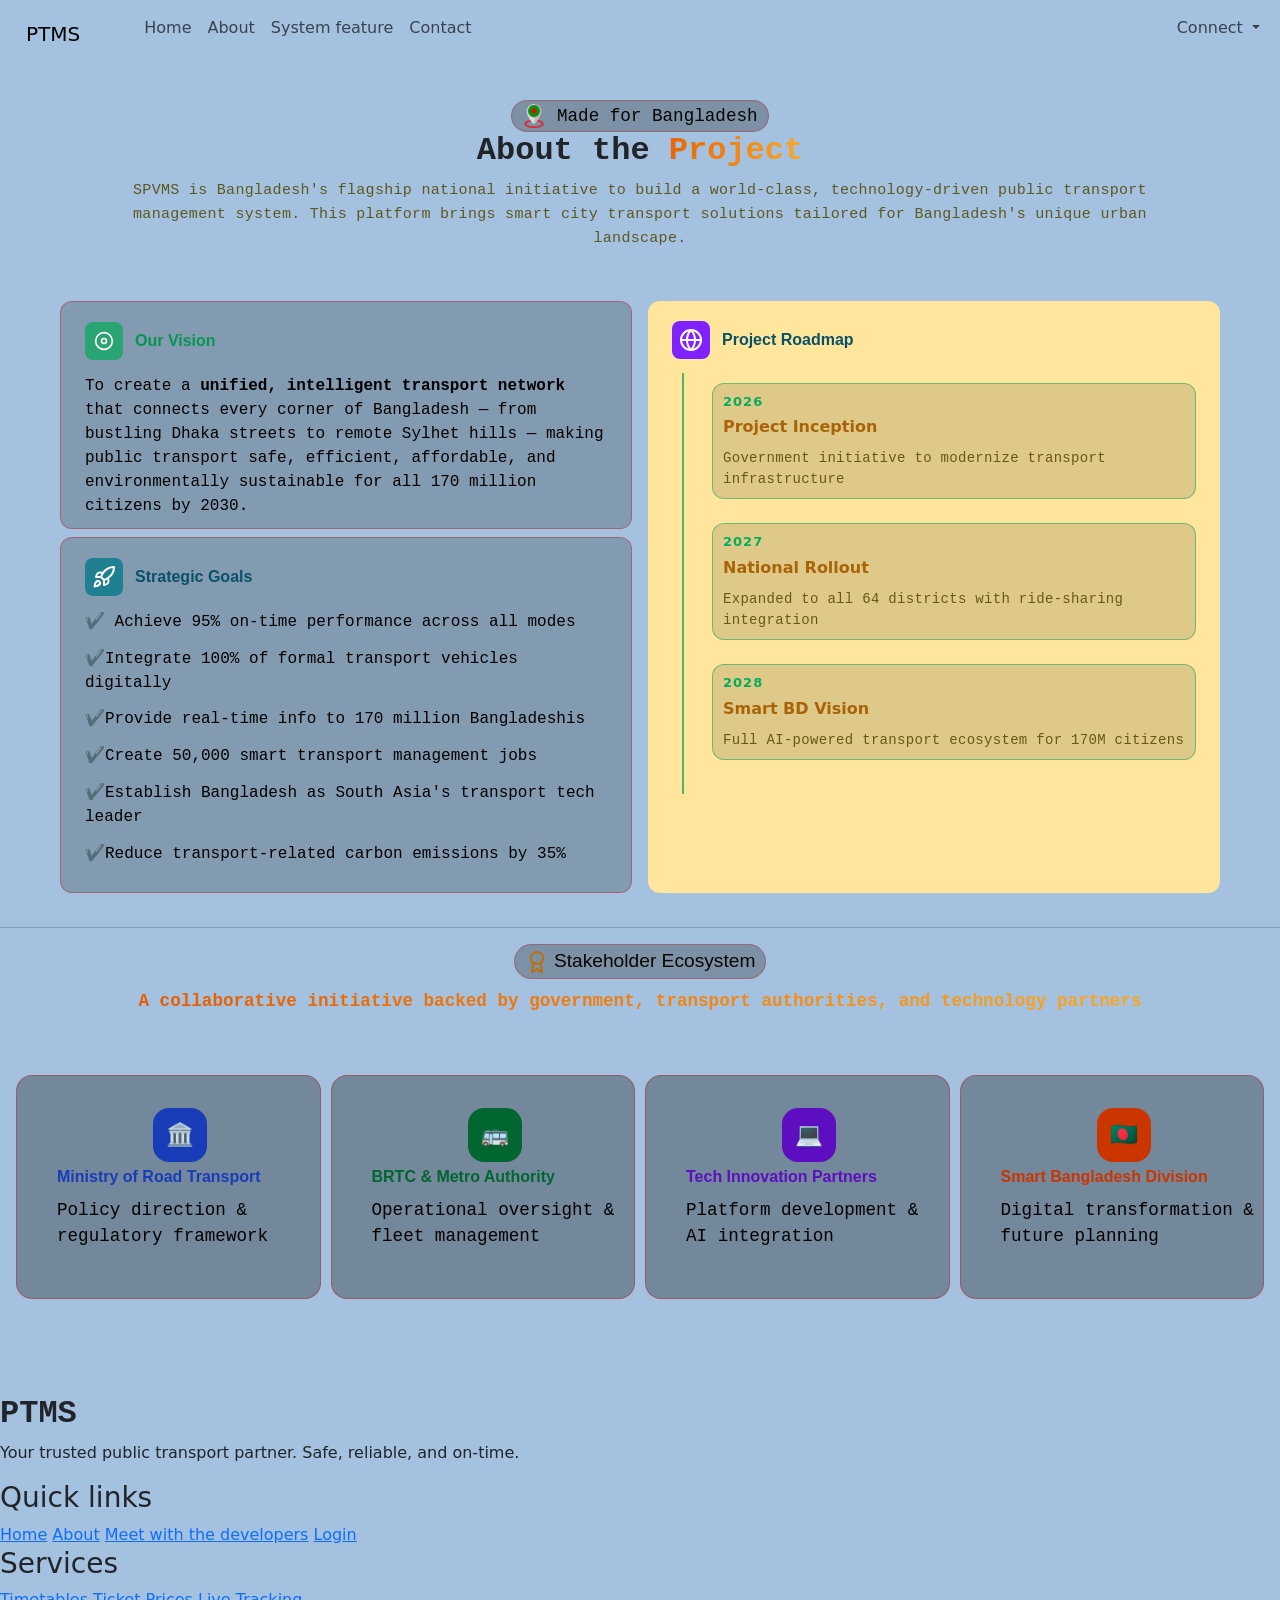
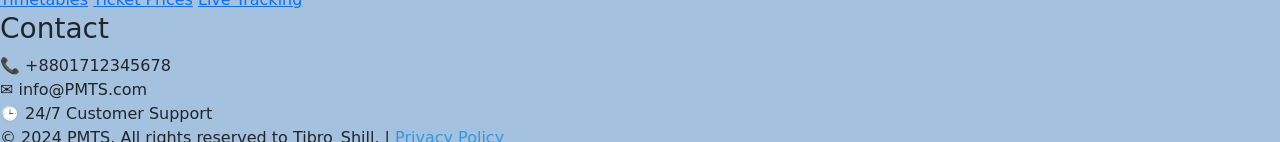
==== html/about.html @ b8f7c435 "Add files via upload" ====
<!DOCTYPE html>
<html lang="en">

<head>
    <meta charset="UTF-8">
    <meta name="viewport" content="width=device-width, initial-scale=1.0">
    <title>about</title>
    <link href="https://cdn.jsdelivr.net/npm/bootstrap@5.3.8/dist/css/bootstrap.min.css" rel="stylesheet"
        integrity="sha384-sRIl4kxILFvY47J16cr9ZwB07vP4J8+LH7qKQnuqkuIAvNWLzeN8tE5YBujZqJLB" crossorigin="anonymous">
    <link rel="stylesheet" href="../css/about.css">
    <link rel="stylesheet" href="../css/navbar_design.css">
    <link rel="stylesheet" href="../css/design_footer.css">
</head>

<body>

    <!--Made by - Tibro shill-->

    <nav class="navbar navbar-expand-lg fixed-top">
        <div class="container-fluid">

            <a class="navbar-brand" style="padding-left: 14px;" href="#">PTMS</a>

            <button class="navbar-toggler" type="button" data-bs-toggle="collapse" data-bs-target="#navbarNav">
                <span class="navbar-toggler-icon"></span>
            </button>

            <div class="collapse navbar-collapse" id="navbarNav">

                <ul class="navbar-nav" style="margin-left: 40px;">
                    <li class="nav-item">
                        <a class="nav-link" href="../index.html">Home</a>
                    </li>

                    <li class="nav-item">
                        <a class="nav-link" href="./about.html">About</a>
                    </li>

                    <li class="nav-item">
                        <a class="nav-link" href="./system_feature.html">System feature</a>
                    </li>

                    <li class="nav-item">
                        <a class="nav-link" href="./about_us.html">Contact</a>
                    </li>

                </ul>

                <ul class="navbar-nav ms-auto">
                    <li class="nav-item dropdown">
                        <a class="dropdown-toggle nav-link" href="#" role="button" data-bs-toggle="dropdown">
                            Connect
                        </a>

                        <ul class="dropdown-menu">
                            <li>
                                <a class="dropdown-item" href="./login.html">Login</a>
                            </li>
                            <li>
                                <a class="dropdown-item" href="police_registration_ui.html">Register</a>
                            </li>
                        </ul>
                    </li>
                </ul>

            </div>
        </div>
    </nav>
    <div class="container" style="padding-bottom: 50px; margin-top: 100px;">
        <div id="header-box">
            <span> <img src="../images/bangladesh.png" alt="bd" width="24" height="24"> Made for Bangladesh </span>
        </div>
        <h2 style="text-align: center;">About the<span class="project"> Project</span> </h2>
        <p class="about-intro">SPVMS is Bangladesh's flagship national initiative to build a world-class,
            technology-driven public transport management system. This platform brings smart city transport solutions
            tailored for Bangladesh's unique urban landscape.
        </p>
    </div>

    <div class="vision">
        <div class="vision-left">
            <div class="vision-card" style="border: 1px solid #d10f0f60;">
                <div class="card-header">
                    <div class="icon-box">
                        <svg xmlns="http://www.w3.org/2000/svg" width="20" height="20" viewBox="0 0 24 24" fill="none"
                            stroke="#fffafa" stroke-width="2" stroke-linecap="round" stroke-linejoin="round">
                            <circle cx="12" cy="12" r="10" />
                            <circle cx="12" cy="12" r="3" />
                        </svg>
                    </div>
                    <span class="card-title2">Our Vision</span>
                </div>
                <p class="card-text">
                    To create a <strong>unified, intelligent transport network</strong> that connects every
                    corner of Bangladesh — from bustling Dhaka streets to remote Sylhet hills —
                    making public transport safe, efficient, affordable, and environmentally
                    sustainable for all 170 million citizens by 2030.
                </p>
            </div>



            <div class="vision-card" style="border: 1px solid #d10f0f60;">
                <div class="card-header">
                    <div class="icon-box2">
                        <svg xmlns="http://www.w3.org/2000/svg" width="24" height="24" viewBox="0 0 24 24" fill="none"
                            stroke="#fffafa" stroke-width="2" stroke-linecap="round" stroke-linejoin="round"
                            class="lucide lucide-rocket w-5 h-5 text-white">
                            <path
                                d="M4.5 16.5c-1.5 1.26-2 5-2 5s3.74-.5 5-2c.71-.84.7-2.13-.09-2.91a2.18 2.18 0 0 0-2.91-.09z">
                            </path>
                            <path
                                d="m12 15-3-3a22 22 0 0 1 2-3.95A12.88 12.88 0 0 1 22 2c0 2.72-.78 7.5-6 11a22.35 22.35 0 0 1-4 2z">
                            </path>
                            <path d="M9 12H4s.55-3.03 2-4c1.62-1.08 5 0 5 0"></path>
                            <path d="M12 15v5s3.03-.55 4-2c1.08-1.62 0-5 0-5"></path>
                        </svg>
                    </div>
                    <span class="card-title">Strategic Goals</span>
                </div>
                <div class="card-text">
                    <ul class="custom-list" style="font-size: 1rem;">
                        <li> Achieve 95% on-time performance across all modes</li>
                        <li>Integrate 100% of formal transport vehicles digitally</li>
                        <li>Provide real-time info to 170 million Bangladeshis</li>
                        <li>Create 50,000 smart transport management jobs</li>
                        <li>Establish Bangladesh as South Asia's transport tech leader</li>
                        <li>Reduce transport-related carbon emissions by 35%</li>
                    </ul>
                </div>
            </div>
        </div>



        <div class="vision-card" style="border: none; background-color:#ffe69c;">
            <div class="card-header">
                <div class="icon-box3">
                    <svg xmlns="http://www.w3.org/2000/svg" width="24" height="24" viewBox="0 0 24 24" fill="none"
                        stroke="#fffafa" stroke-width="2" stroke-linecap="round" stroke-linejoin="round"
                        class="lucide lucide-globe w-5 h-5 text-white">
                        <circle cx="12" cy="12" r="10"></circle>
                        <path d="M12 2a14.5 14.5 0 0 0 0 20 14.5 14.5 0 0 0 0-20"></path>
                        <path d="M2 12h20"></path>
                    </svg>
                </div>

                <span class="card-title">Project Roadmap</span>

            </div>
            <div class="Roadmap">
                <div class="Roadmap-item">
                    <div class="dot blue"></div>
                    <div class="card">
                        <span class="year blue">2026</span>
                        <h3>Project Inception</h3>
                        <p class="about-intro">Government initiative to modernize transport infrastructure</p>
                    </div>
                </div>

                <div class="Roadmap-item">
                    <div class="dot blue"></div>
                    <div class="card">
                        <span class="year blue">2027</span>
                        <h3>National Rollout</h3>
                        <p class="about-intro">Expanded to all 64 districts with ride-sharing integration</p>
                    </div>
                </div>

                <div class="Roadmap-item">
                    <div class="dot blue"></div>
                    <div class="card">
                        <span class="year blue">2028</span>
                        <h3>Smart BD Vision</h3>
                        <p class="about-intro">Full AI-powered transport ecosystem for 170M citizens</p>
                    </div>
                </div>


            </div>
        </div>
    </div>

    <hr>
    <div class="container" style="padding-bottom: 50px;">
        <div id="header-box">
            <span style="font-family: Space Grotesk, sans-serif; font-size: 1.2rem;"> <svg
                    xmlns="http://www.w3.org/2000/svg" width="24" height="24" viewBox="0 0 24 24" fill="none"
                    stroke="#bc6f0a" stroke-width="2" stroke-linecap="round" stroke-linejoin="round"
                    class="lucide lucide-award w-5 h-5 text-yellow-400">
                    <path
                        d="m15.477 12.89 1.515 8.526a.5.5 0 0 1-.81.47l-3.58-2.687a1 1 0 0 0-1.197 0l-3.586 2.686a.5.5 0 0 1-.81-.469l1.514-8.526">
                    </path>
                    <circle cx="12" cy="8" r="6"></circle>
                </svg> Stakeholder Ecosystem</span>
        </div>
        <h2 style="text-align: center;"><span class="project" style="font-size: 1.1rem;"> A collaborative initiative
                backed by government, transport authorities, and technology partners</span> </h2>
    </div>
    <div class="stakhohlders">
        <div class="gov">
            <span class="icon-gov">🏛️
            </span>
            <h3 class="gov-title" style="color: #193cb8;">Ministry of Road Transport</h3>
            <p class="gov-desc">Policy direction & regulatory framework</p>
        </div>

        <div class="gov">
            <span class="icon-gov" style="background-color: oklch(44.8% .119 151.328);">🚌
            </span>
            <h3 class="gov-title" style="color: oklch(44.8% .119 151.328);">BRTC & Metro Authority</h3>
            <p class="gov-desc">Operational oversight & fleet management</p>
        </div>

        <div class="gov">
            <span class="icon-gov" style="background-color: #5d0ec0;">💻
            </span>
            <h3 class="gov-title" style="color: #5d0ec0;">Tech Innovation Partners</h3>
            <p class="gov-desc">Platform development & AI integration</p>
        </div>

        <div class="gov">
            <span class="icon-gov" style="background-color: #ca3500;">🇧🇩
            </span>
            <h3 class="gov-title" style="color: #ca3500;">Smart Bangladesh Division</h3>
            <p class="gov-desc">Digital transformation & future planning</p>
        </div>
    </div>

    <footer class="footer">
        <div class="footer-container">
            <div class="logo-section">
                <h2>PTMS</h2>
                <p>Your trusted public transport partner. Safe, reliable, and on-time.</p>
            </div>

            <div>
                <h3>Quick links</h3>
                <a href="../index.html">Home</a>
                <a href="about.html">About</a>
                <a href="about_us.html">Meet with the developers</a>
                <a href="#">Login</a>
            </div>

            <div>
                <h3>Services</h3>
                <a href="#">Timetables</a>
                <a href="#">Ticket Prices</a>
                <a href="#">Live Tracking</a>
            </div>

            <div>
                <h3>Contact</h3>
                <div class="contact-info">
                    <div><strong>📞</strong> +8801712345678</div>
                    <div><strong>✉️</strong> info@PMTS.com</div>
                    <div><strong>🕒</strong> 24/7 Customer Support</div>
                </div>
            </div>
        </div>

        <div class="footer-bottom">
            <p>&copy; 2024 PMTS. All rights reserved to Tibro_Shill. | <a href="#" style="color: #3498db;">Privacy
                    Policy</a></p>
        </div>
    </footer>


    <script src="https://cdn.jsdelivr.net/npm/bootstrap@5.3.8/dist/js/bootstrap.bundle.min.js"
        integrity="sha384-FKyoEForCGlyvwx9Hj09JcYn3nv7wiPVlz7YYwJrWVcXK/BmnVDxM+D2scQbITxI"
        crossorigin="anonymous"></script>
</body>

</html>
---- css/about.css ----
/* :root {
    --toggle-color: #27279b;
    --sidebar-bg: #5775d6;
    --text-color: #fff;
    --primary-color: #1c55cf;
    --body-color: #a4c1df;
    --sidebar-hover: #4d93d4;
    --text-color-personmane: #fff;
    --text-color-designation: hsl(0, 0%, 0%);
    --button-bg: #5887eb;


    --tran-02: all 0.2s ease;
    --tran-03: all 0.3s ease;
    --tran-04: all 0.4s ease;
    --tran-05: all 0.5s ease;
} */


body {
    
    background: #a4c1df;
}

/* nav {
    font-family: "Share Tech Mono", "Roboto Mono", "Source Code Pro", monospace;
    letter-spacing: 0px;
    font-weight: bold;
    font-size: 1.8rem;
    border-radius: 0px;
} */
 
 

#header-box {
    border-radius: 19px;
    text-align: center;
    background: #1c1a1248;
    /* color: snow; */
    border: 1px solid #d10f0f4f;
    padding-block: 0.5rem;
    padding-inline: 0rem;
    display: flex;
    align-items: center;
    font-family: "Space Grotesk", sans-serif;
    gap: 8px;
    width: fit-content;
    margin: 0 auto;
    padding: 2px 10px;
    font-size: 1.1rem;
}

.container span {
    font-family: "JetBrains Mono", "Fira Code", "Cascadia Code", "Consolas", monospace;
    /* color: #0a1d1f; */
    color: rgb(7, 6, 0);
}

h2 {
    font-family: "Share Tech Mono", "Roboto Mono", "Source Code Pro", monospace;
    letter-spacing: 0px;
    font-weight: 700;
    /* opacity: 1; */
    transform: none;
}

.container h2 span {
    /* color: rgba(245, 159, 11, 0.973); */
    background: linear-gradient(to right, #e65c00, #f9a825);
    -webkit-background-clip: text;
    -webkit-text-fill-color: transparent;
    background-clip: text;
}
.about-intro{
    color: rgb(82, 70, 2);           
    font-size: 15px;
    font-weight: 500;
    line-height: 1.6;        
    /* text-align: center; */
    letter-spacing: 0.3px;
    opacity: 0.85;
    max-width: 90rem;
    margin: 0 auto;
    text-align: center;
    font-family: "JetBrains Mono", "Fira Code", "Cascadia Code", "Consolas", monospace;
}
.vision-card{
    /* border: 1px solid rgba(255, 193, 7, 0.3); */
    border-radius: 12px;
    padding: 20px 24px;
    /* max-width: 820px; */
    background: #0d120d36;
    padding-top: 20px;
    padding-bottom: 10px;
    margin-bottom: 0.5rem;
}
.card-text{
    /* font-size: 1.45rem; */
    line-height: 1.7r;
    margin: 0;
    text-align: left;
    color: #000000;
    font-weight: normal;
    font-family: "JetBrains Mono", "Fira Code", "Cascadia Code", "Consolas", monospace;
}
.card-header {
    display: flex;
    align-items: center;
    gap: 12px;
    margin-bottom: 14px;
}
.icon-box {
    background: #0ca85fbe;
    border-radius: 8px;
    width: 38px;
    height: 38px;
    display: flex;
    align-items: center;
    justify-content: center;
}
.icon-box2 {
    background: oklch(53.184% 0.09108 210.911 / 0.795);
    border-radius: 8px;
    width: 38px;
    height: 38px;
    display: flex;
    align-items: center;
    justify-content: center;
}
.icon-box3 {
    background: oklch(54.1% .281 293.009);
    border-radius: 8px;
    width: 38px;
    height: 38px;
    display: flex;
    align-items: center;
    justify-content: center;
}
.card-title{
    font-family: "Space Grotesk", sans-serif;
    font-size: 1rem;
    color:rgb(8, 82, 104);
    font-weight: 700;
}
.card-title2{
    font-family: "Space Grotesk", sans-serif;
    font-size: 1rem;
    color:rgb(6, 150, 83);
    font-weight: 700;
}
.vision{
    padding-bottom: 10px;
    display: grid; 
    grid-template-columns: repeat(auto-fill, minmax(470px, 2fr)); 
    gap: 16px;
    padding-left: 60px;
    padding-right: 60px;
    /* padding-inline: 9px; */
}
.custom-list li{
    padding-left: 0;
    list-style: none;
    
}
.custom-list li::before{
    content:"✔️";
    color: #00e5ff;
    
}
.custom-list{
    font-size: 1.35rem;
    padding-left: 0;
    /* text-align: left; */
    color: #000000;
    font-weight: normal;
    font-family: "JetBrains Mono", "Fira Code", "Cascadia Code", "Consolas", monospace;
}
li{
    margin-bottom: 0.8rem;
}
.Roadmap {
    position: relative;
    padding: 10px 0 10px 40px;
}

.Roadmap::before {
    content: '';
    position: absolute;
    left: 10px;
    top: 0;
    bottom: 0;
    width: 2px;
    background: #0ca85fbe;
}
.Roadmap-item {
    position: relative;
    margin-bottom: 24px;
}
.card {
    background: #0d120d22;
    border: 1px solid #0ca85f87;
    border-radius: 12px;
    padding: 8px 10px;
}
.year {
    font-size: 13px;
    font-weight: 600;
    letter-spacing: 1px;
}
.year.blue { 
    color: #07ac5f; 
}
.card h3 {
    color: #a9640a;
    font-size: 16px;
    font-weight: 600;
    margin: 6px 0 4px;
    padding-bottom: 8px;
}
.card p {
    color: rgb(82, 70, 2);
    font-size: 14px;
    margin: 0;
    line-height: 1.5;
    text-align: left;
}
.stakhohlders{
    display: grid;
    grid-template-columns: repeat(auto-fill, minmax(270px, 1fr));
    gap: 10px;
    margin-inline: 1rem;
    margin-bottom: 6rem;
}
.icon-gov{
    width: 54px;
    height: 54px;
    display: flex;
    align-items: center;
    justify-content: center;
    background: #193cb8;
    margin-left: 6rem;
    margin-right: 11rem;
    border-radius: 1rem;
    font-size: 1.4rem;
    margin-top: 0px;
    margin-bottom: 7px;
    /* margin-top: 0px;
    margin-bottom: 12px;
    padding-left: 160px;
    padding-right: 160px; */
}
.gov{
    background: #0d120d52;
    border: 1px solid #d10f0f60;
    border-radius: 16px;
    /* padding: 32px 24px; */
    padding-bottom: 3rem;
    padding-top: 2rem;
    padding-left: 2.5rem;
    padding-right: 0.4rem;
    gap: 14px;
}
.gov-title{
    margin-bottom: 0.5rem;
    line-height: 1rem;
    font-size: 16px;
    font-weight: 600;
    font-family: "Space Grotesk", sans-serif;
    align-items: center;
    color: #844c03;
}
.gov-desc{
    color: #000000;
    margin-bottom: 0px;
    font-size: 1.1rem;
    font-weight: 500;
    margin-top: 12px;
    line-height: 1.5;
    font-family: "JetBrains Mono", "Fira Code", "Cascadia Code", "Consolas", monospace;
}
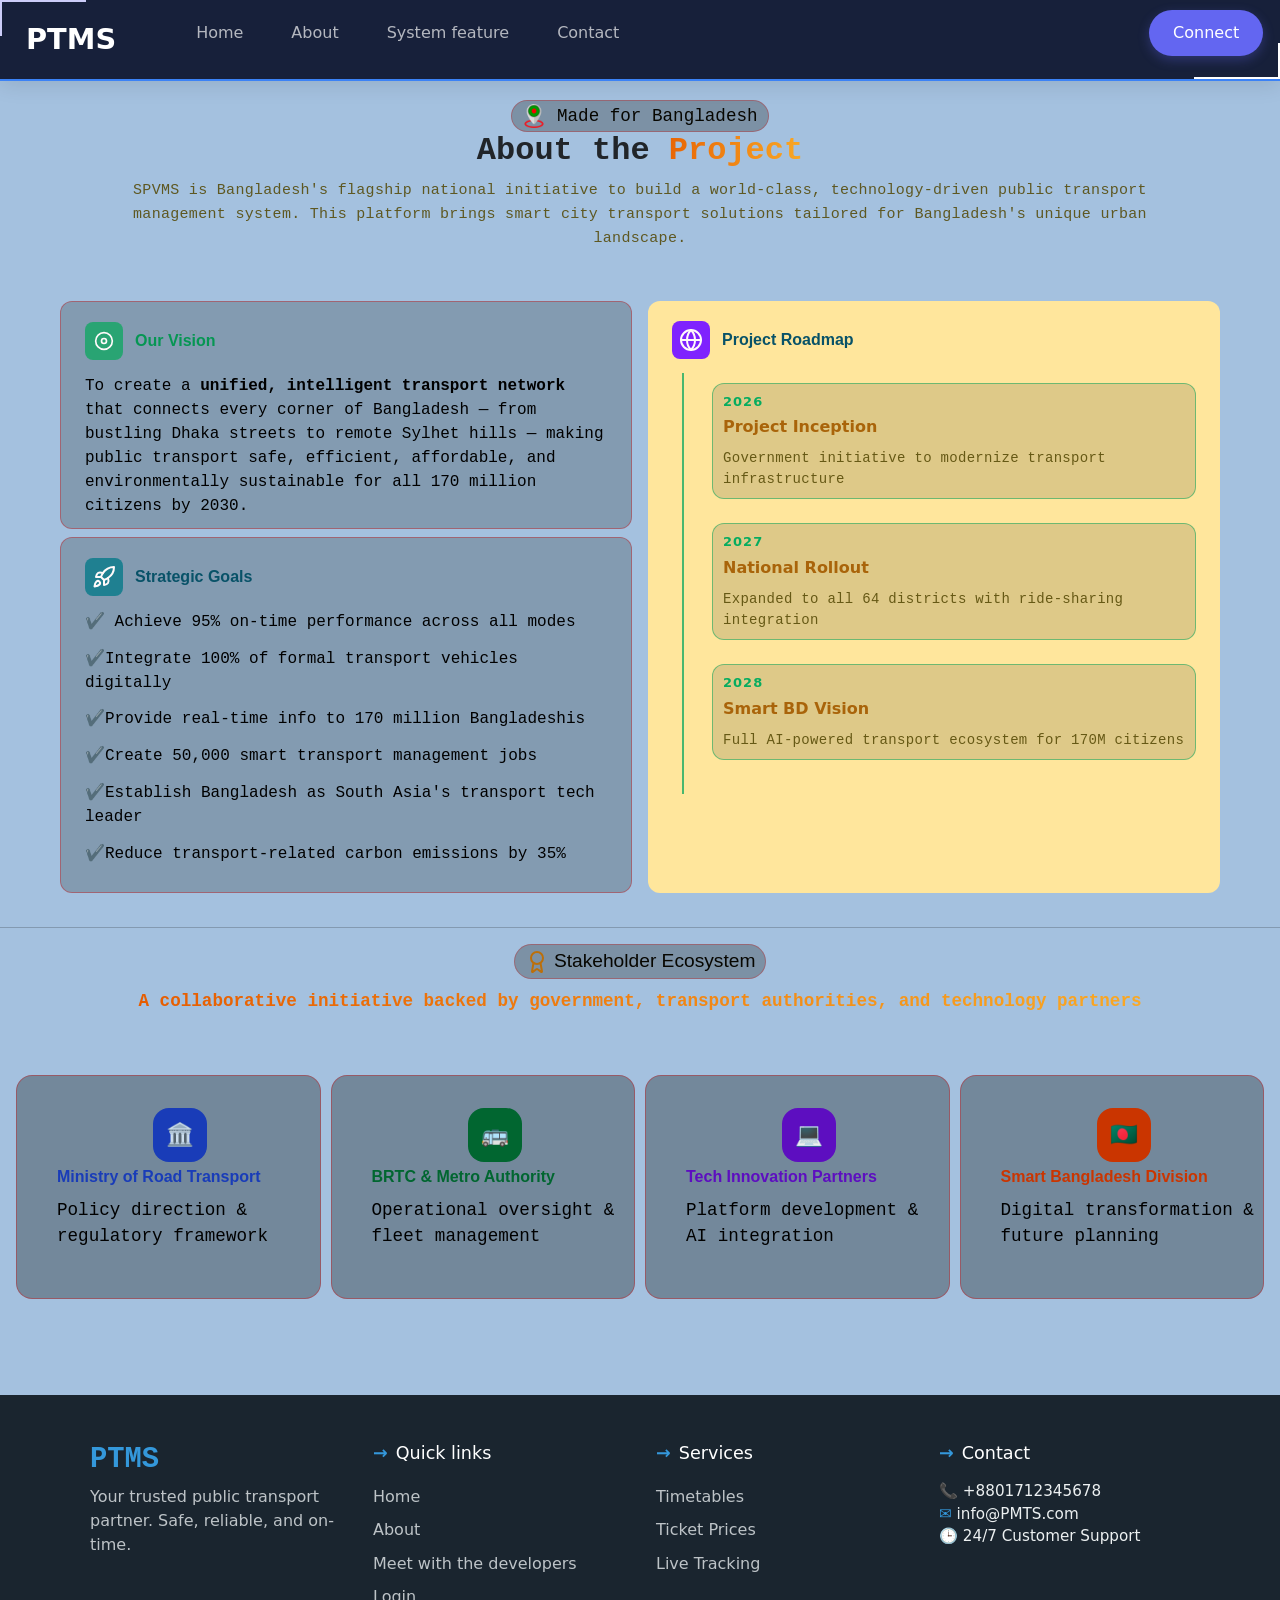
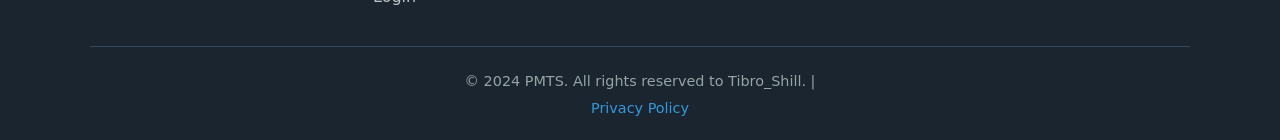
==== commit 04f98da1: "updated code" ====
--- a/html/about.html
+++ b/html/about.html
@@ -236,7 +236,7 @@
 
             <div>
                 <h3>Quick links</h3>
-                <a href="../index.html">Home</a>
+                <a href="#">Home</a>
                 <a href="about.html">About</a>
                 <a href="about_us.html">Meet with the developers</a>
                 <a href="#">Login</a>
--- a/css/navbar_design.css
+++ b/css/navbar_design.css
@@ -0,0 +1,180 @@
+ :root {
+     --primary-color: #6366f1;
+     --secondary-color: #8b5cf6;
+     --glass-bg: rgba(255, 255, 255, 0.95);
+ }
+
+ .navbar {
+     background: #17203a !important;
+     border-bottom: 2px solid #3b82f6;
+     backdrop-filter: blur(15px);
+     box-shadow: 0 4px 20px rgba(0, 0, 0, 0.1);
+     transition: all 0.3s ease;
+     /* padding: 1rem 0; */
+     padding-top: 10px;
+     padding-bottom: 10px;
+ }
+
+ .navbar::before {
+     content: '';
+     position: absolute;
+     width: 86px;
+     height: 36px;
+     top: 0;
+     left: 0;
+     border-color: #ccccf8;
+     border-style: solid;
+     border-width: 2.5px 0 0 2.5px;
+ }
+
+ .navbar::after {
+     content: '';
+     position: absolute;
+     width: 86px;
+     height: 36px;
+     bottom: 0;
+     right: 0;
+     border-color: #ffffff;
+     border-style: solid;
+     border-width: 0 2.5px 2.5px 0;
+ }
+
+ .navbar.scrolled {
+     background: rgba(255, 255, 255, 0.98) !important;
+     padding: 0.8rem 0;
+     box-shadow: 0 2px 15px rgba(0, 0, 0, 0.15);
+ }
+
+ .navbar-brand {
+     font-weight: 700;
+     font-size: 1.8rem;
+     color: #ffffff !important;
+     transition: all 0.3s ease;
+     padding-right: 0px;
+ }
+
+ .navbar-brand:hover {
+     color: var(--secondary-color) !important;
+     transform: scale(1.02);
+ }
+
+ .nav-link {
+     color: #ffffffad !important;
+     font-weight: 500;
+     padding: 0.7rem 1.2rem !important;
+     margin: 0 0.3rem;
+     border-radius: 25px;
+     position: relative;
+     transition: all 0.35s ease;
+     overflow: hidden;
+ }
+
+ .nav-link::after {
+     content: '';
+     position: absolute;
+     /* top: 10%; */
+     bottom: 0;
+     left: 16%;
+     right: 5%;
+     height: 2px;
+     background: #ffffff;
+     border-radius: 0 2px 2px 0;
+     box-shadow:
+         0 -2px 10px rgba(255, 255, 255, 0.7),
+         0 -4px 20px rgba(255, 255, 255, 0.4),
+         0 -8px 35px rgba(255, 255, 255, 0.15);
+
+     opacity: 0;
+     transform: scaleX(0);
+     transform-origin: center;
+     transition: opacity 0.35s ease, transform 0.35s ease;
+ }
+
+ .nav-link:hover::after {
+     opacity: 1;
+     transform: scaleY(1);
+ }
+
+ @media (max-width: 991px) {
+     .nav-link::after {
+         display: none;
+     }
+ }
+
+ .nav-link:hover {
+     color: #ffffff !important;
+     /* background: var(--primary-color) !important; */
+     transform: translateY(-2px);
+     /* box-shadow: 0 5px 15px rgba(99, 102, 241, 0.4); */
+ }
+
+ .nav-link:hover::before {
+     left: 100%;
+ }
+
+ .dropdown-toggle {
+     background: var(--primary-color) !important;
+     border: none !important;
+     color: white !important;
+     border-radius: 25px !important;
+     padding: 0.7rem 1.5rem !important;
+     font-weight: 500;
+     transition: all 0.3s ease;
+     box-shadow: 0 4px 12px rgba(99, 102, 241, 0.3);
+ }
+
+ .dropdown-toggle:hover {
+     background: var(--secondary-color) !important;
+     transform: translateY(-2px);
+     box-shadow: 0 8px 20px rgba(139, 92, 246, 0.4);
+ }
+
+ .dropdown-menu {
+     border: none !important;
+     border-radius: 15px !important;
+     box-shadow: 0 10px 30px rgba(0, 0, 0, 0.15);
+     padding: 0.5rem 0;
+     margin-top: 0.5rem;
+     background: var(--glass-bg) !important;
+     backdrop-filter: blur(15px);
+ }
+
+ .dropdown-item {
+     padding: 0.8rem 1.5rem !important;
+     border-radius: 10px;
+     margin: 0.2rem 0.5rem;
+     transition: all 0.3s ease;
+ }
+
+ .dropdown-item:hover {
+     /* background: var(--primary-color) !important; */
+     /* color: white !important; */
+     transform: translateX(3px);
+     font-weight: bolder;
+ }
+
+ .navbar-toggler {
+     border: none !important;
+     padding: 0.5rem;
+ }
+
+ .navbar-toggler:focus {
+     box-shadow: none;
+ }
+ .navbar-toggler {
+    border: 1.5px solid #6366f1 !important;
+    border-radius: 10px !important;
+    padding: 6px 12px !important;
+    transition: all 0.3s ease;
+}
+
+.navbar-toggler:hover {
+    background: #6366f1 !important;
+    box-shadow: 0 4px 15px rgba(99, 102, 241, 0.5);
+    transform: translateY(-2px);
+}
+
+.navbar-toggler-icon {
+    background-image: url("data:image/svg+xml,%3csvg xmlns='http://www.w3.org/2000/svg' viewBox='0 0 30 30'%3e%3cpath stroke='rgba(255,255,255,1)' stroke-width='2.5' stroke-linecap='round' d='M4 7h22M4 15h22M4 23h22'/%3e%3c/svg%3e") !important;
+}
+
--- a/css/design_footer.css
+++ b/css/design_footer.css
@@ -0,0 +1,78 @@
+.footer {
+    background: #1a252f;
+    color: #ecf0f1;
+    padding: 3rem 2rem 1.5rem;
+}
+
+.footer-container {
+    max-width: 1100px;
+    margin: 0 auto;
+    display: grid;
+    grid-template-columns: repeat(auto-fit, minmax(220px, 1fr));
+    gap: 2rem;
+}
+
+.logo-section h2 {
+    color: #3498db;
+    font-size: 1.8rem;
+    margin-bottom: 0.5rem;
+    font-weight: 700;
+}
+
+.logo-section p {
+    color: #bdc3c7;
+    margin-bottom: 1rem;
+}
+
+.footer h3 {
+    color: #fff;
+    font-size: 1.1rem;
+    margin-bottom: 1rem;
+    display: flex;
+    align-items: center;
+    gap: 0.5rem;
+}
+
+.footer h3::before {
+    content: '→';
+    color: #3498db;
+    font-weight: bold;
+}
+
+.footer a {
+    color: #bdc3c7;
+    text-decoration: none;
+    display: block;
+    padding: 0.3rem 0;
+    transition: color 0.3s ease;
+}
+
+.footer a:hover {
+    color: #3498db;
+}
+
+.contact-info {
+    font-size: 0.95rem;
+}
+
+.contact-info strong {
+    color: #3498db;
+}
+
+.footer-bottom {
+    max-width: 1100px;
+    margin: 2rem auto 0;
+    padding-top: 1.5rem;
+    border-top: 1px solid #34495e;
+    text-align: center;
+    color: #95a5a6;
+    font-size: 0.9rem;
+}
+
+@media (max-width: 768px) {
+    .footer-container {
+        grid-template-columns: 1fr;
+        text-align: center;
+        gap: 1.5rem;
+    }
+}
